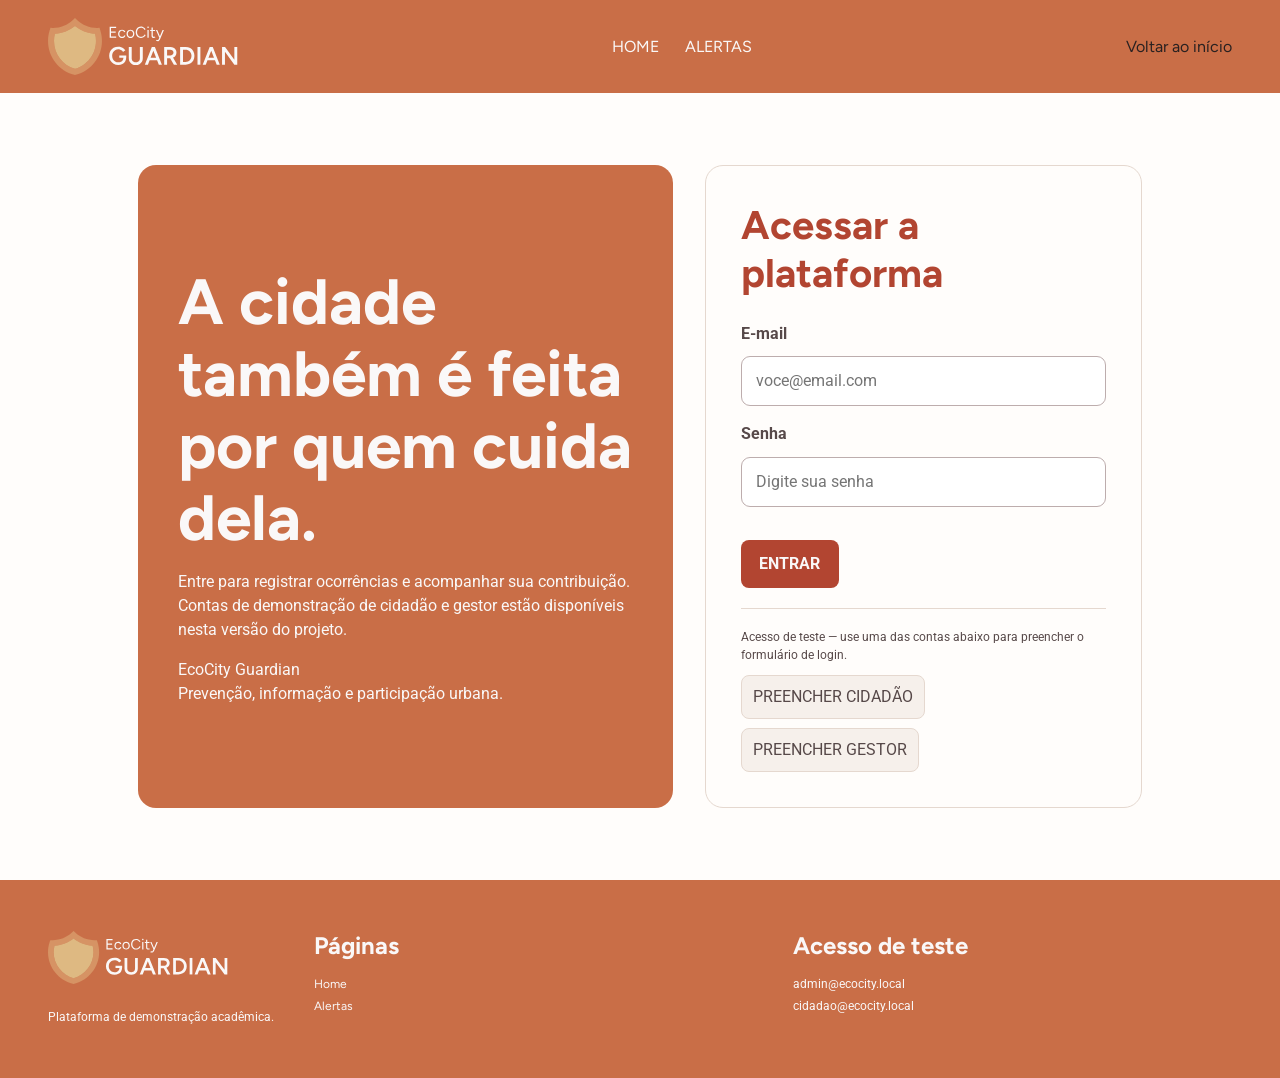
==== frontend/login.html @ caf2e93e "Finalização do Front-end" ====
<!DOCTYPE html>
<html lang="pt-BR">

<head>
    <meta charset="UTF-8">
    <meta name="viewport" content="width=device-width, initial-scale=1.0">
    <title>EcoCity Guardian | Entrar</title>
    <link rel="stylesheet" href="./css/style.css">
    <link rel="shortcut icon" href="favicon.ico" type="image/x-icon">
    <link rel="preconnect" href="https://fonts.googleapis.com">
    <link rel="preconnect" href="https://fonts.gstatic.com" crossorigin>
    <link href="https://fonts.googleapis.com/css2?family=Figtree:wght@300..900&family=Roboto:wght@100..900&display=swap" rel="stylesheet">
    <script src="./js/api.js" defer></script>
    <script src="./js/login.js" defer></script>
</head>

<body>
    <header class="navbarBg">
        <div class="navbar"><a href="index.html"><img src="./img/svg/Logo.svg" alt="EcoCity Guardian"></a>
            <nav>
                <ul class="fonteNav n1">
                    <li><a href="index.html">Home</a></li>
                    <li><a href="alertas.html">Alertas</a></li>
                </ul>
            </nav>
            <div class="navbar-extra"><a href="index.html">Voltar ao início</a></div>
        </div>
    </header>
    <main>
        <section class="auth-layout">
            <div class="auth-aside">
                <h1>A cidade também é feita por quem cuida dela.</h1>
                <p>Entre para registrar ocorrências e acompanhar sua contribuição. Contas de demonstração de cidadão e gestor estão disponíveis nesta versão do projeto.</p>
                <p><strong>EcoCity Guardian</strong><br>Prevenção, informação e participação urbana.</p>
            </div>
            <div class="auth-card">
                <h2>Acessar a plataforma</h2>
                <form id="login-form" class="form-stack"><label for="email">E-mail</label><input type="email" id="email" name="email" placeholder="voce@email.com" autocomplete="username" required><label for="password">Senha</label><input type="password" id="password" name="password" placeholder="Digite sua senha" autocomplete="current-password" required>
                    <div id="login-feedback" aria-live="polite"></div><button type="submit" class="botaoPrimario">Entrar</button>
                </form>
                <div class="demo-access">
                    <p><strong>Acesso de teste</strong> — use uma das contas abaixo para preencher o formulário de login.</p>
                    <div class="demo-buttons"><button type="button" data-demo="user">Preencher cidadão</button><button type="button" data-demo="admin">Preencher gestor</button></div>
                </div>
            </div>
        </section>
    </main>
    <footer class="footerBg n1">
        <div class="secaoFooter container fonte2--M">
            <div><img src="./img/svg/Logo.svg" alt="EcoCity Guardian">
                <p>Plataforma de demonstração acadêmica.</p>
            </div>
            <div>
                <h5>Páginas</h5>
                <ul>
                    <li><a href="index.html" class="linkBranco">Home</a></li>
                    <li><a href="alertas.html" class="linkBranco">Alertas</a></li>
                </ul>
            </div>
            <div>
                <h5>Acesso de teste</h5>
                <ul>
                    <li>admin@ecocity.local</li>
                    <li>cidadao@ecocity.local</li>
                </ul>
            </div>
        </div>
    </footer>
</body>

</html>
---- frontend/css/style.css ----
@import "./global/reset.css";
@import "./global/global.css";
@import "./global/navbar.css";
@import "./global/cores.css";
@import "./global/tipografias.css";
@import "./cover/cover.css";
@import "./global/footer.css";
@import "./relato/relato.css";
@import "./sobreMim/sobreMim.css";

@import "./app.css";
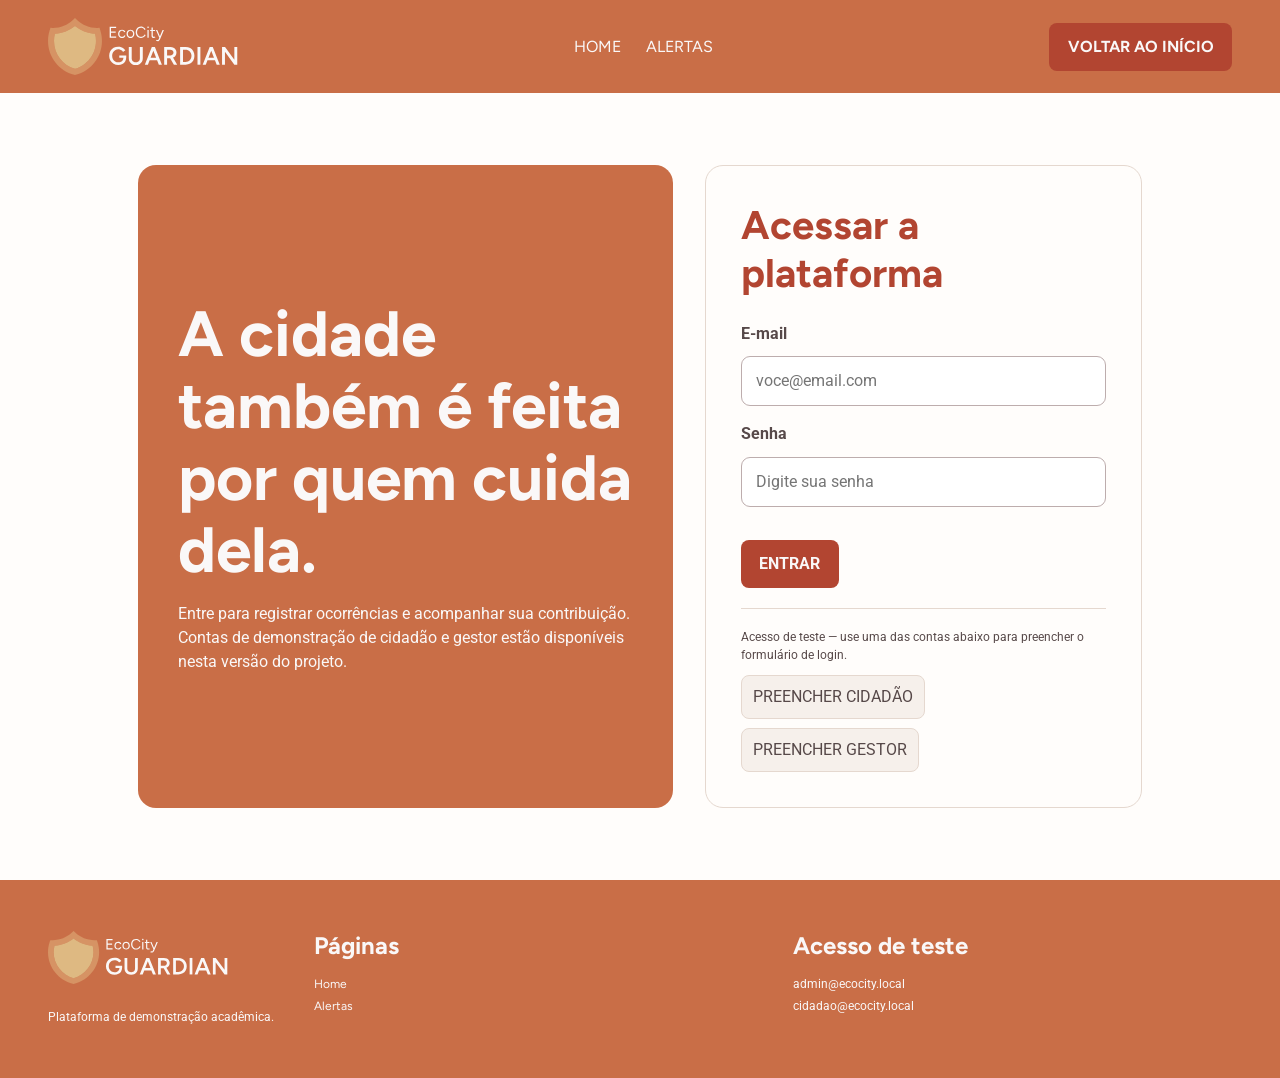
==== commit fa554a08: "Finalização do Projeto" ====
--- a/frontend/login.html
+++ b/frontend/login.html
@@ -23,7 +23,8 @@
                     <li><a href="alertas.html">Alertas</a></li>
                 </ul>
             </nav>
-            <div class="navbar-extra"><a href="index.html">Voltar ao início</a></div>
+            <button class="botaoPrimario"><a href="index.html">Voltar ao início</a>
+        </div>
         </div>
     </header>
     <main>
@@ -31,7 +32,6 @@
             <div class="auth-aside">
                 <h1>A cidade também é feita por quem cuida dela.</h1>
                 <p>Entre para registrar ocorrências e acompanhar sua contribuição. Contas de demonstração de cidadão e gestor estão disponíveis nesta versão do projeto.</p>
-                <p><strong>EcoCity Guardian</strong><br>Prevenção, informação e participação urbana.</p>
             </div>
             <div class="auth-card">
                 <h2>Acessar a plataforma</h2>
